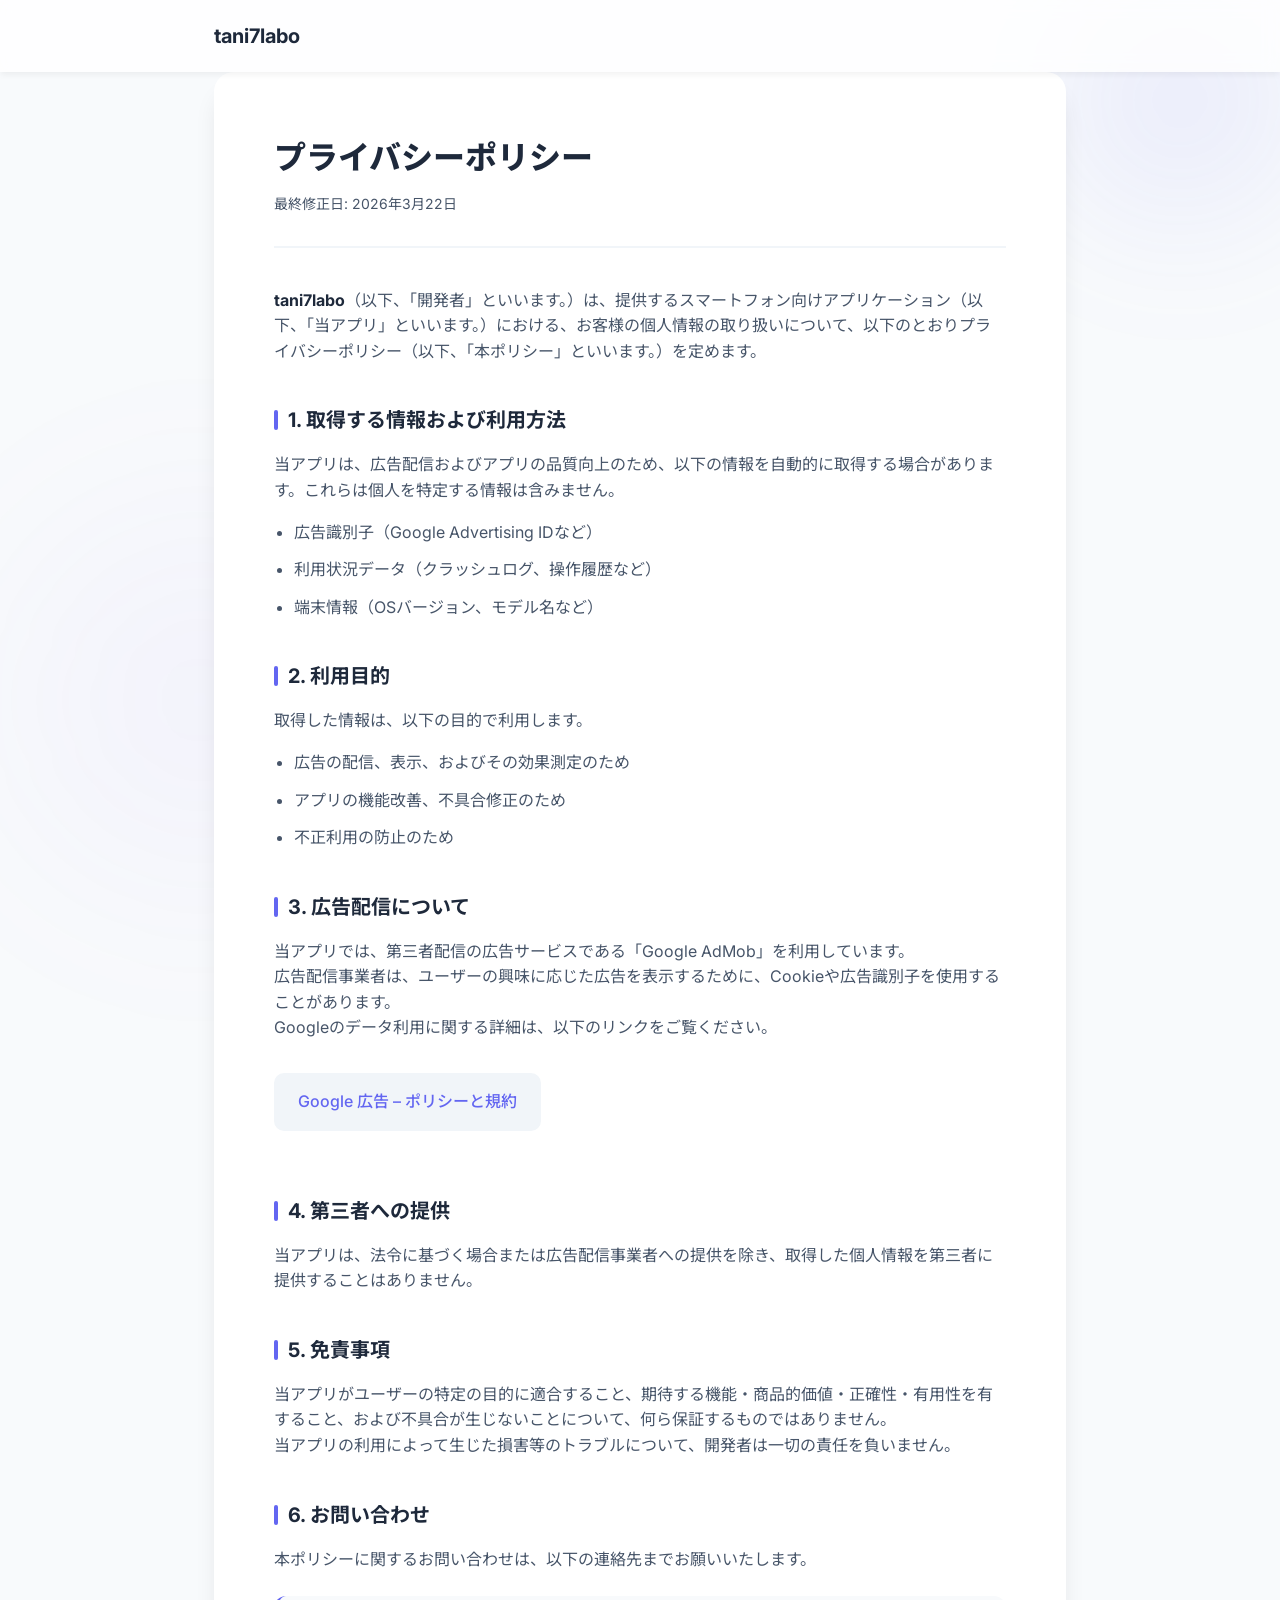
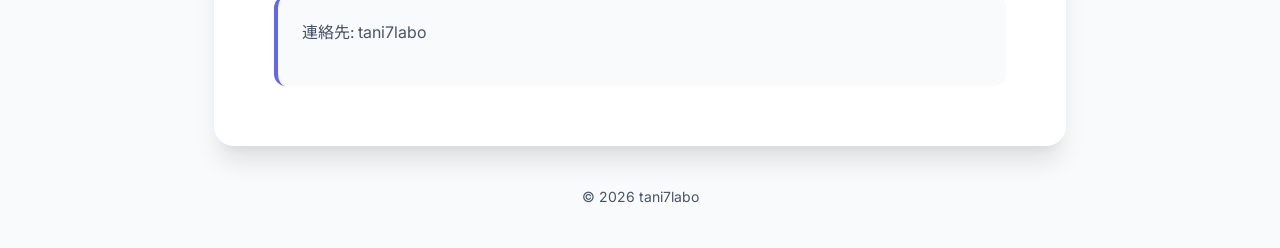
==== docs/privacy.html @ 4bdec147 "fix" ====
<!DOCTYPE html>
<html lang="ja">

<head>
    <meta charset="UTF-8">
    <meta name="viewport" content="width=device-width, initial-scale=1.0">
    <title>プライバシーポリシー - tani7labo</title>
    <meta name="description" content="tani7laboが提供するアプリのプライバシーポリシーです。お客様の情報の取り扱いについて説明します。">
    <link rel="stylesheet" href="style.css">
    <link rel="preconnect" href="https://fonts.googleapis.com">
    <link rel="preconnect" href="https://fonts.gstatic.com" crossorigin>
    <link
        href="https://fonts.googleapis.com/css2?family=Inter:wght@400;500;700&family=Noto+Sans+JP:wght@400;500;700&display=swap"
        rel="stylesheet">
</head>

<body>
    <div class="background-blob"></div>
    <div class="background-blob-2"></div>

    <header>
        <div class="container">
            <div class="logo-container">
                <h1 id="site-title">tani7labo</h1>
            </div>
        </div>
    </header>

    <main class="container">
        <section class="policy-card">
            <div class="policy-header">
                <h2>プライバシーポリシー</h2>
                <p class="effective-date">最終修正日: 2026年3月22日</p>
            </div>

            <div class="policy-content">
                <p>
                    <strong>tani7labo</strong>（以下、「開発者」といいます。）は、提供するスマートフォン向けアプリケーション（以下、「当アプリ」といいます。）における、お客様の個人情報の取り扱いについて、以下のとおりプライバシーポリシー（以下、「本ポリシー」といいます。）を定めます。
                </p>

                <h3>1. 取得する情報および利用方法</h3>
                <p>
                    当アプリは、広告配信およびアプリの品質向上のため、以下の情報を自動的に取得する場合があります。これらは個人を特定する情報は含みません。
                </p>
                <ul>
                    <li>広告識別子（Google Advertising IDなど）</li>
                    <li>利用状況データ（クラッシュログ、操作履歴など）</li>
                    <li>端末情報（OSバージョン、モデル名など）</li>
                </ul>

                <h3>2. 利用目的</h3>
                <p>
                    取得した情報は、以下の目的で利用します。
                </p>
                <ul>
                    <li>広告の配信、表示、およびその効果測定のため</li>
                    <li>アプリの機能改善、不具合修正のため</li>
                    <li>不正利用の防止のため</li>
                </ul>

                <h3>3. 広告配信について</h3>
                <p>
                    当アプリでは、第三者配信の広告サービスである「Google AdMob」を利用しています。<br>
                    広告配信事業者は、ユーザーの興味に応じた広告を表示するために、Cookieや広告識別子を使用することがあります。<br>
                    Googleのデータ利用に関する詳細は、以下のリンクをご覧ください。
                </p>
                <div class="link-card">
                    <a href="https://policies.google.com/technologies/ads?hl=ja" target="_blank">Google 広告 – ポリシーと規約</a>
                </div>

                <h3>4. 第三者への提供</h3>
                <p>
                    当アプリは、法令に基づく場合または広告配信事業者への提供を除き、取得した個人情報を第三者に提供することはありません。
                </p>

                <h3>5. 免責事項</h3>
                <p>
                    当アプリがユーザーの特定の目的に適合すること、期待する機能・商品的価値・正確性・有用性を有すること、および不具合が生じないことについて、何ら保証するものではありません。<br>
                    当アプリの利用によって生じた損害等のトラブルについて、開発者は一切の責任を負いません。
                </p>

                <h3>6. お問い合わせ</h3>
                <p>
                    本ポリシーに関するお問い合わせは、以下の連絡先までお願いいたします。
                </p>
                <div class="contact-info">
                    <p>連絡先: tani7labo</p>
                </div>
            </div>
        </section>
    </main>

    <footer>
        <div class="container">
            <p>&copy; 2026 tani7labo</p>
        </div>
    </footer>
</body>

</html>
---- docs/style.css ----
:root {
    --primary-color: #6366f1;
    --primary-hover: #4f46e5;
    --background-color: #f8fafc;
    --card-background: #ffffff;
    --text-primary: #1e293b;
    --text-secondary: #475569;
    --accent-color: #8b5cf6;
    --font-family: 'Inter', 'Noto Sans JP', sans-serif;
}

* {
    margin: 0;
    padding: 0;
    box-sizing: border-box;
}

body {
    font-family: var(--font-family);
    background-color: var(--background-color);
    color: var(--text-primary);
    line-height: 1.6;
    overflow-x: hidden;
    min-height: 100vh;
    display: flex;
    flex-direction: column;
}

/* Background Blobs for specific look */
.background-blob {
    position: fixed;
    top: -100px;
    right: -100px;
    width: 400px;
    height: 400px;
    background: radial-gradient(circle, rgba(99, 102, 241, 0.1) 0%, rgba(99, 102, 241, 0) 70%);
    z-index: -1;
    filter: blur(50px);
}

.background-blob-2 {
    position: fixed;
    bottom: -100px;
    left: -100px;
    width: 600px;
    height: 600px;
    background: radial-gradient(circle, rgba(139, 92, 246, 0.05) 0%, rgba(139, 92, 246, 0) 70%);
    z-index: -1;
    filter: blur(60px);
}

.container {
    max-width: 900px;
    margin: 0 auto;
    padding: 0 24px;
    width: 100%;
}

header {
    background: rgba(255, 255, 255, 0.8);
    backdrop-filter: blur(8px);
    width: 100%;
    padding: 20px 0;
    box-shadow: 0 4px 6px -1px rgba(0, 0, 0, 0.05);
    position: sticky;
    top: 0;
    z-index: 10;
}

.logo-container {
    display: flex;
    align-items: center;
    gap: 16px;
}

.app-icon {
    width: 40px;
    height: 40px;
    border-radius: 10px;
    object-fit: cover;
    box-shadow: 0 4px 12px rgba(99, 102, 241, 0.3);
}

h1 {
    font-size: 20px;
    font-weight: 700;
}

main {
    flex: 1;
    padding: 40px 0;
}

.policy-card {
    background-color: var(--card-background);
    padding: 60px;
    border-radius: 20px;
    box-shadow: 0 20px 25px -5px rgba(0, 0, 0, 0.1), 0 10px 10px -5px rgba(0, 0, 0, 0.04);
}

.policy-header {
    border-bottom: 2px solid #f1f5f9;
    padding-bottom: 30px;
    margin-bottom: 40px;
}

.policy-header h2 {
    font-size: 32px;
    font-weight: 800;
    margin-bottom: 10px;
}

.effective-date {
    color: var(--text-secondary);
    font-size: 14px;
}

.policy-content h3 {
    font-size: 20px;
    font-weight: 700;
    margin: 40px 0 16px;
    color: var(--text-primary);
    position: relative;
    padding-left: 14px;
}

.policy-content h3::before {
    content: '';
    position: absolute;
    left: 0;
    top: 6px;
    bottom: 6px;
    width: 4px;
    background-color: var(--primary-color);
    border-radius: 2px;
}

.policy-content p {
    margin-bottom: 16px;
    color: var(--text-secondary);
}

.policy-content ul {
    margin-bottom: 24px;
    padding-left: 20px;
    color: var(--text-secondary);
}

.policy-content ul li {
    margin-bottom: 12px;
}

.policy-content strong {
    color: var(--text-primary);
}

.policy-content a {
    color: var(--primary-color);
    text-decoration: none;
    font-weight: 500;
    transition: color 0.2s;
}

.policy-content a:hover {
    color: var(--primary-hover);
    text-decoration: underline;
}

.link-card {
    background-color: #f1f5f9;
    padding: 16px 24px;
    border-radius: 10px;
    margin: 16px 0 24px;
    display: inline-block;
    transition: transform 0.2s, background-color 0.2s;
}

.link-card:hover {
    transform: translateY(-2px);
    background-color: #e2e8f0;
}

.contact-info {
    background-color: #f8fafc;
    padding: 24px;
    border-radius: 12px;
    margin-top: 24px;
    border-left: 4px solid var(--primary-color);
}

footer {
    padding: 40px 0;
    text-align: center;
    color: var(--text-secondary);
    font-size: 14px;
}

@media (max-width: 640px) {
    .policy-card {
        padding: 30px 20px;
    }

    .policy-header h2 {
        font-size: 24px;
    }
}
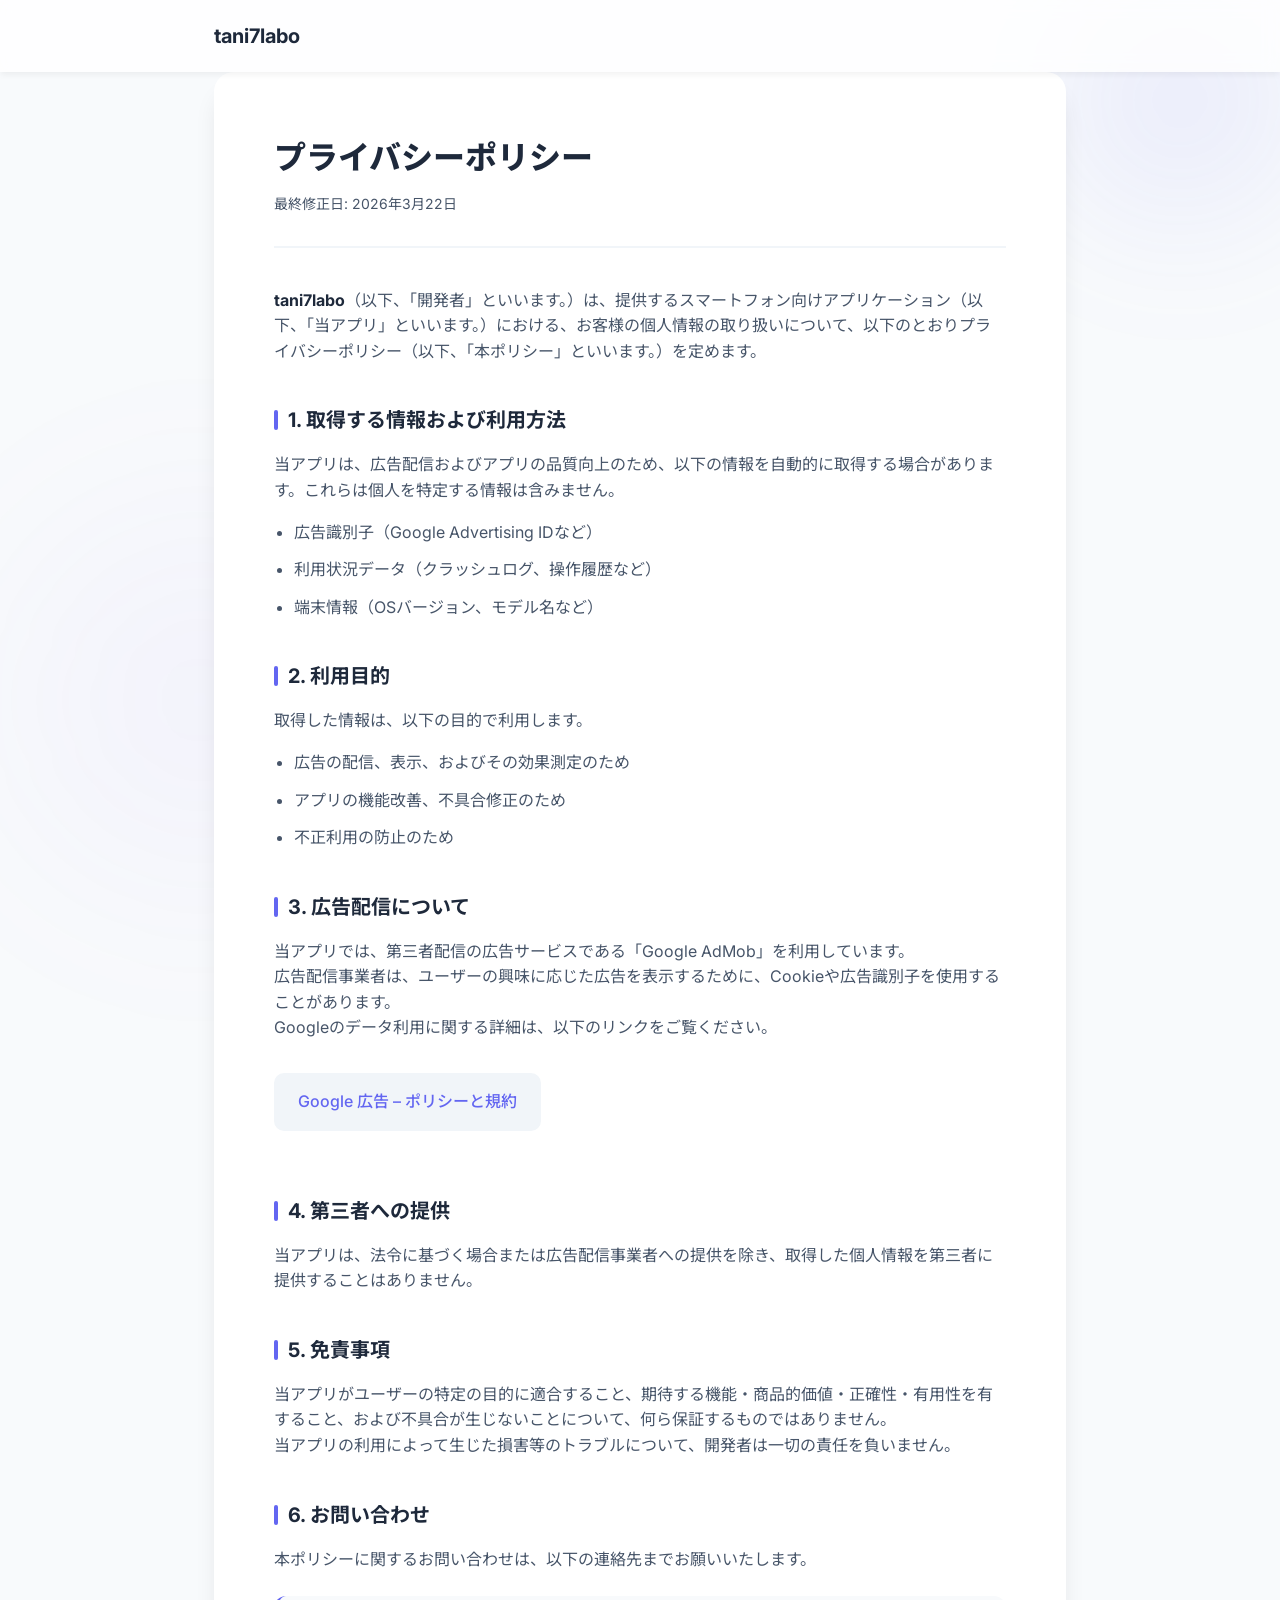
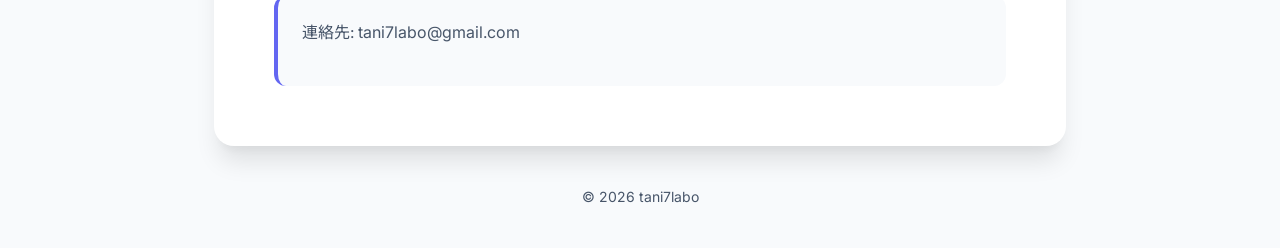
==== commit a8890df1: "fix" ====
--- a/docs/privacy.html
+++ b/docs/privacy.html
@@ -84,7 +84,7 @@
                     本ポリシーに関するお問い合わせは、以下の連絡先までお願いいたします。
                 </p>
                 <div class="contact-info">
-                    <p>連絡先: tani7labo</p>
+                    <p>連絡先: tani7labo@gmail.com</p>
                 </div>
             </div>
         </section>
